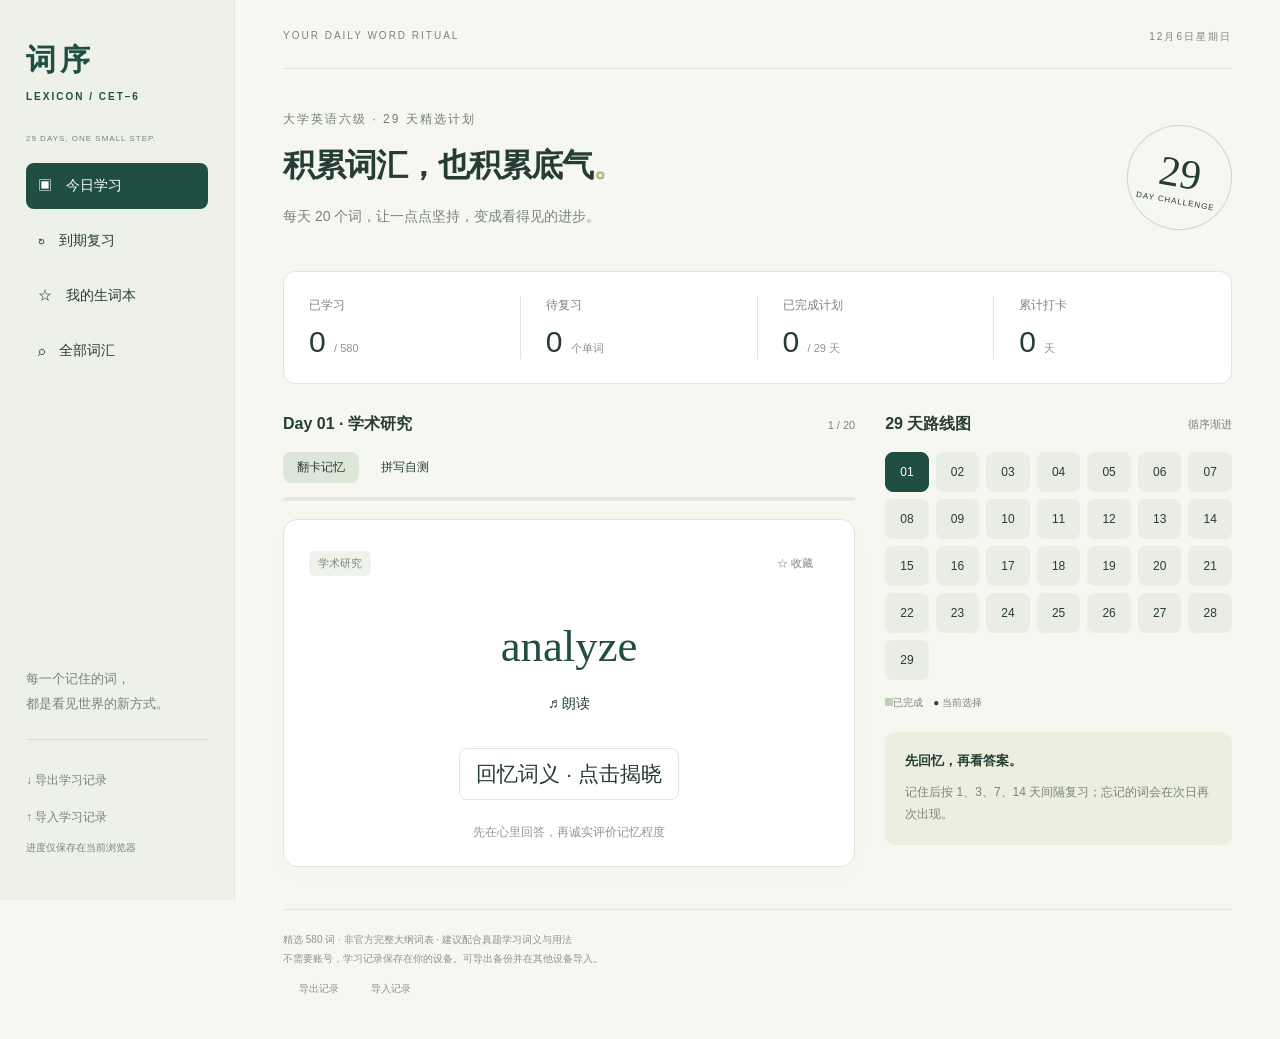
==== cet6/index.html @ 4dbbce17 "Add isolated CET-6 study site with 580 words and 29-day plan" ====
<!doctype html><html lang="zh-CN"><head><meta charset="utf-8"><meta name="viewport" content="width=device-width,initial-scale=1"><meta name="theme-color" content="#214e43"><title>词序 · 29天六级词汇计划</title><link rel="stylesheet" href="style.css"></head><body><aside><a class="brand" href="./">词序<span>LEXICON / CET–6</span></a><div class="edition">29 DAYS, ONE SMALL STEP.</div><nav><button data-tab="learn" class="active">▣　今日学习</button><button data-tab="review">↻　到期复习 <span id="dueBadge"></span></button><button data-tab="book">☆　我的生词本</button><button data-tab="all">⌕　全部词汇</button></nav><div class="side-bottom">每一个记住的词，<br>都是看见世界的新方式。<hr><button id="export">↓ 导出学习记录</button><label class="import">↑ 导入学习记录<input id="import" type="file" accept="application/json" hidden></label><small>进度仅保存在当前浏览器</small></div></aside><main><header><span>YOUR DAILY WORD RITUAL</span><span id="date"></span></header><section class="intro"><div><div class="eyebrow">大学英语六级 · 29 天精选计划</div><h1>积累词汇，也积累底气<span>。</span></h1><p>每天 20 个词，让一点点坚持，变成看得见的进步。</p></div><div class="stamp">29<span>DAY CHALLENGE</span></div></section><div class="stats"><div><small>已学习</small><strong id="learned">0 <em>/ 580</em></strong></div><div><small>待复习</small><strong id="due">0 <em>个单词</em></strong></div><div><small>已完成计划</small><strong id="completed">0 <em>/ 29 天</em></strong></div><div><small>累计打卡</small><strong id="streak">0 <em>天</em></strong></div></div><section class="workspace"><div class="study"><div class="section-title"><h2 id="sectionTitle">今日学习</h2><span id="counter"></span></div><div id="content"></div></div><section class="plan"><div class="section-title"><h2>29 天路线图</h2><span>循序渐进</span></div><div id="days"></div><div class="legend"><i></i>已完成　<span>●</span> 当前选择</div><div class="note"><b>先回忆，再看答案。</b><p>记住后按 1、3、7、14 天间隔复习；忘记的词会在次日再次出现。</p></div></section></section><footer>精选 580 词 · 非官方完整大纲词表 · 建议配合真题学习词义与用法<br>不需要账号，学习记录保存在你的设备。可导出备份并在其他设备导入。</footer></main><div id="toast" role="status" aria-live="polite"></div><script src="data.js"></script><script src="app.js"></script></body></html>
---- cet6/style.css ----
:root{--green:#214e43;--ink:#263d35;--muted:#79847c;--line:#e0e5dd;--cream:#f6f7f1}*{box-sizing:border-box}body{margin:0;background:var(--cream);color:var(--ink);font-family:Inter,"PingFang SC","Microsoft YaHei",sans-serif;font-size:14px}button,input{font:inherit}button,label.import{cursor:pointer}button{border:0;background:none;color:inherit;border-radius:8px;padding:11px 16px}button:hover{background:#e8eee5}button:focus-visible,input:focus-visible,label:focus-within{outline:3px solid #b79348;outline-offset:3px}aside{position:fixed;inset:0 auto 0 0;width:235px;background:#eef1e8;border-right:1px solid var(--line);padding:40px 26px;display:flex;flex-direction:column}.brand{font-size:30px;font-weight:800;text-decoration:none;color:var(--green);letter-spacing:4px}.brand span{display:block;font-size:10px;letter-spacing:2px;margin-top:10px}.edition{font-size:8px;letter-spacing:1px;color:var(--muted);margin:32px 0 20px}nav{display:grid;gap:9px}nav button{text-align:left;padding:14px 12px}nav button.active{background:var(--green);color:white}.side-bottom{margin-top:auto;color:#778377;line-height:1.9;font-size:13px}.side-bottom button,.import{display:block;font-size:12px;padding:7px 0}.side-bottom small{font-size:10px}hr{border:0;border-top:1px solid #d9dfd2;margin:22px 0}main{margin-left:235px;padding:30px 48px;max-width:1600px}header{display:flex;justify-content:space-between;font-size:10px;letter-spacing:2px;color:var(--muted);border-bottom:1px solid var(--line);padding-bottom:24px}.intro{display:flex;justify-content:space-between;align-items:center;padding:42px 0 28px}.eyebrow{font-size:12px;color:#72806b;letter-spacing:2px}h1{font-size:32px;letter-spacing:-1px;margin:16px 0}h1 span{color:#b7bc83}p{color:var(--muted);line-height:1.8}.stamp{border:1px solid #ccd5c3;border-radius:50%;height:105px;width:105px;display:flex;flex-direction:column;align-items:center;justify-content:center;font-family:Georgia,serif;font-size:42px;transform:rotate(10deg);flex-shrink:0}.stamp span{font:8px sans-serif;letter-spacing:1px}.stats{display:grid;grid-template-columns:repeat(4,1fr);background:#fff;border:1px solid var(--line);border-radius:12px;padding:24px 0}.stats>div{padding:0 25px;border-right:1px solid var(--line)}.stats>div:last-child{border:0}small{color:var(--muted)}strong{display:block;font-size:30px;font-weight:500;margin-top:12px}em{font-size:11px;color:#8b968b;font-style:normal}.workspace{display:grid;grid-template-columns:minmax(0,1.65fr) minmax(260px,1fr);gap:30px;margin-top:30px}.section-title{display:flex;justify-content:space-between;align-items:center;margin-bottom:17px}h2{font-size:16px;margin:0}.section-title span{color:var(--muted);font-size:11px}.card{background:#fff;border:1px solid var(--line);border-radius:14px;min-height:310px;padding:25px;position:relative;text-align:center;box-shadow:0 8px 30px #30442b04}.card-top{display:flex;justify-content:space-between;font-size:11px;color:var(--muted);align-items:center}.word{font-family:Georgia,serif;font-size:clamp(30px,3.5vw,50px);margin:38px 0 12px;color:#214e43;overflow-wrap:anywhere}.meaning{font-size:21px;margin:24px 0}.hint{font-size:12px;color:#929a90}.pill{padding:5px 9px;background:#f0f3eb;border-radius:5px}.actions{display:flex;gap:10px;margin-top:16px}.actions button{flex:1;background:#e7ebe1;padding:16px 8px}.primary,.actions button.primary{background:var(--green);color:white}.secondary{border:1px solid var(--line)}.mode{display:flex;gap:8px;margin-bottom:14px}.mode button{font-size:12px;padding:7px 14px}.mode .selected{background:#dde7d8}.spelling{width:100%;padding:15px;border:1px solid #ccd5c8;border-radius:8px;text-align:center;background:#fafbf7}.result{min-height:24px;margin-top:10px;color:var(--green)}#days{display:grid;grid-template-columns:repeat(7,1fr);gap:7px}#days button{padding:12px 0;background:#e9ede3;border:1px solid transparent;font-size:12px}#days button.done{background:#bfd0b8}#days button.current{border-color:var(--green);background:var(--green);color:#fff}.legend{font-size:10px;color:var(--muted);margin:16px 0}.legend i{display:inline-block;width:8px;height:8px;background:#bfd0b8}.legend span{color:var(--green)}.note{background:#ecefdf;border-radius:10px;padding:20px;margin-top:22px}.note b{font-size:13px}.note p{font-size:12px;margin-bottom:0}footer{font-size:10px;line-height:1.9;color:#8b9489;margin-top:42px;padding-top:20px;border-top:1px solid var(--line)}.search{padding:13px;width:100%;border:1px solid var(--line);border-radius:8px;margin-bottom:10px}.word-row{background:white;border-bottom:1px solid var(--line);padding:12px;display:flex;align-items:center;gap:12px}.word-row b{font-family:Georgia,serif;font-size:18px;min-width:42%;overflow-wrap:anywhere}.word-row span{flex:1;font-size:12px}.list{max-height:440px;overflow:auto}.empty{padding:55px 20px;text-align:center;background:white;border-radius:12px;line-height:2}.progress{height:4px;background:#e3e8df;border-radius:8px;margin-bottom:18px}.progress div{height:100%;background:#8da17f}#toast{position:fixed;bottom:25px;left:50%;transform:translateX(-50%);background:var(--green);color:white;border-radius:10px;padding:14px 22px;display:none;z-index:5}@media(max-width:1100px){main{padding:25px}aside{width:190px;padding:30px 18px}main{margin-left:190px}.workspace{grid-template-columns:1fr}.plan{max-width:600px}h1{font-size:27px}.stats>div{padding:0 15px}}@media(max-width:650px){aside{position:static;width:auto;padding:20px;border-right:0}.brand{font-size:24px}.brand span{display:inline;font-size:8px;letter-spacing:1px;margin-left:12px}.edition,.side-bottom{display:none}nav{display:flex;gap:3px;margin-top:20px;overflow:auto}nav button{white-space:nowrap;font-size:11px;padding:10px 8px}main{margin:0;padding:22px 18px}.intro{padding:28px 0 20px}.stamp{display:none}h1{font-size:25px}.stats{grid-template-columns:repeat(2,1fr);gap:24px}.stats>div:nth-child(2){border:0}header{font-size:8px}.workspace{gap:28px}.word{font-size:38px}.card{padding:20px}.mobile-backup{display:block}footer{margin-top:25px}.word-row b{min-width:40%;font-size:16px}}
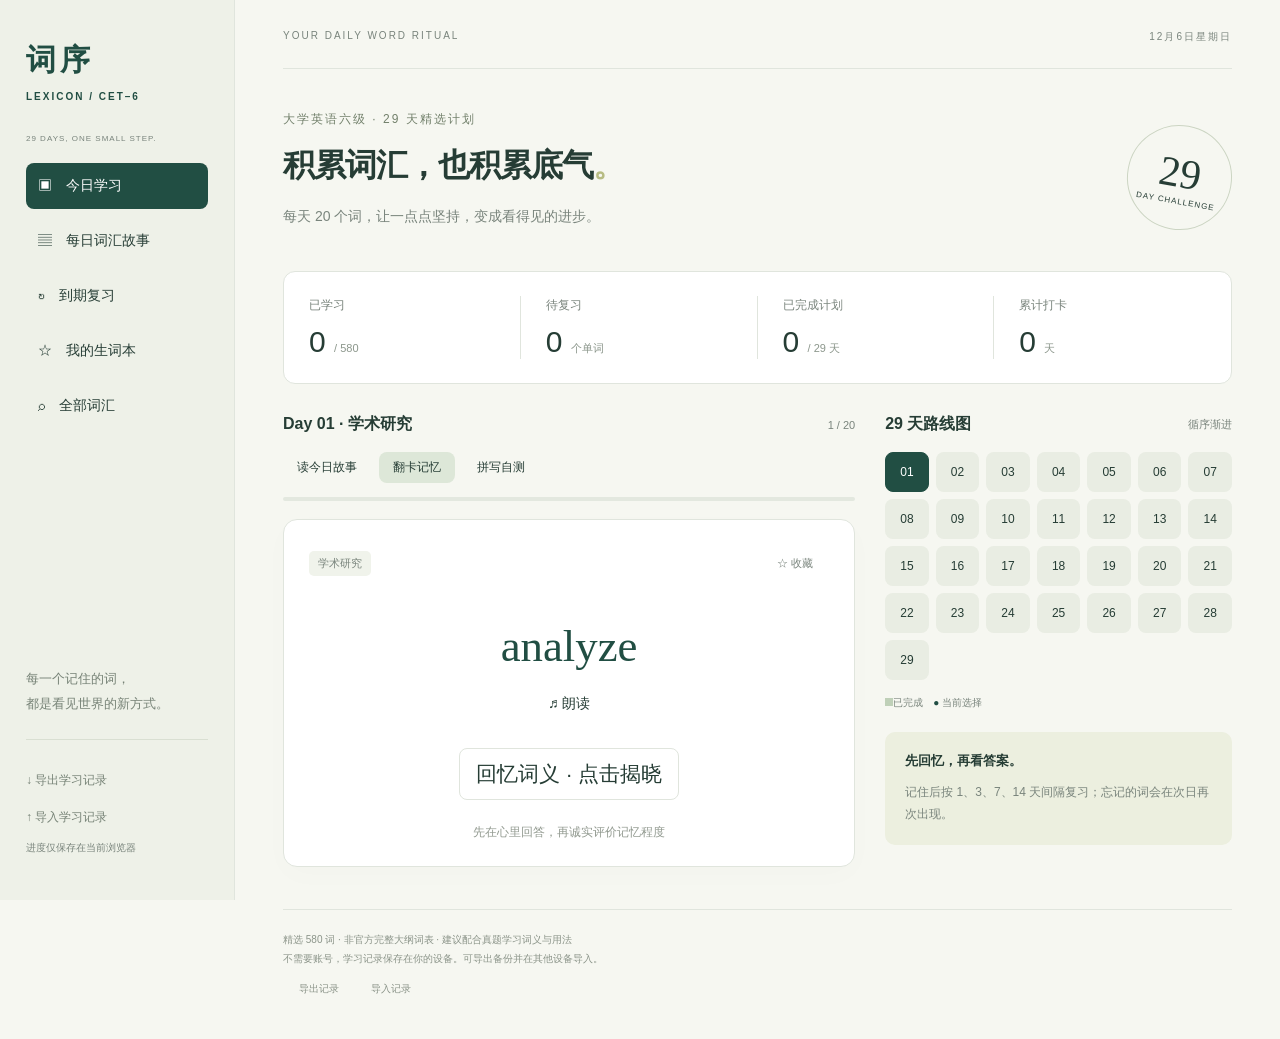
==== commit 69247fb6: "Add 29 bilingual CET-6 stories with vocabulary highlights and narration" ====
--- a/cet6/index.html
+++ b/cet6/index.html
@@ -1 +1 @@
-<!doctype html><html lang="zh-CN"><head><meta charset="utf-8"><meta name="viewport" content="width=device-width,initial-scale=1"><meta name="theme-color" content="#214e43"><title>词序 · 29天六级词汇计划</title><link rel="stylesheet" href="style.css"></head><body><aside><a class="brand" href="./">词序<span>LEXICON / CET–6</span></a><div class="edition">29 DAYS, ONE SMALL STEP.</div><nav><button data-tab="learn" class="active">▣　今日学习</button><button data-tab="review">↻　到期复习 <span id="dueBadge"></span></button><button data-tab="book">☆　我的生词本</button><button data-tab="all">⌕　全部词汇</button></nav><div class="side-bottom">每一个记住的词，<br>都是看见世界的新方式。<hr><button id="export">↓ 导出学习记录</button><label class="import">↑ 导入学习记录<input id="import" type="file" accept="application/json" hidden></label><small>进度仅保存在当前浏览器</small></div></aside><main><header><span>YOUR DAILY WORD RITUAL</span><span id="date"></span></header><section class="intro"><div><div class="eyebrow">大学英语六级 · 29 天精选计划</div><h1>积累词汇，也积累底气<span>。</span></h1><p>每天 20 个词，让一点点坚持，变成看得见的进步。</p></div><div class="stamp">29<span>DAY CHALLENGE</span></div></section><div class="stats"><div><small>已学习</small><strong id="learned">0 <em>/ 580</em></strong></div><div><small>待复习</small><strong id="due">0 <em>个单词</em></strong></div><div><small>已完成计划</small><strong id="completed">0 <em>/ 29 天</em></strong></div><div><small>累计打卡</small><strong id="streak">0 <em>天</em></strong></div></div><section class="workspace"><div class="study"><div class="section-title"><h2 id="sectionTitle">今日学习</h2><span id="counter"></span></div><div id="content"></div></div><section class="plan"><div class="section-title"><h2>29 天路线图</h2><span>循序渐进</span></div><div id="days"></div><div class="legend"><i></i>已完成　<span>●</span> 当前选择</div><div class="note"><b>先回忆，再看答案。</b><p>记住后按 1、3、7、14 天间隔复习；忘记的词会在次日再次出现。</p></div></section></section><footer>精选 580 词 · 非官方完整大纲词表 · 建议配合真题学习词义与用法<br>不需要账号，学习记录保存在你的设备。可导出备份并在其他设备导入。</footer></main><div id="toast" role="status" aria-live="polite"></div><script src="data.js"></script><script src="app.js"></script></body></html>
+<!doctype html><html lang="zh-CN"><head><meta charset="utf-8"><meta name="viewport" content="width=device-width,initial-scale=1"><meta name="theme-color" content="#214e43"><title>词序 · 29天六级词汇计划</title><link rel="stylesheet" href="style.css"></head><body><aside><a class="brand" href="./">词序<span>LEXICON / CET–6</span></a><div class="edition">29 DAYS, ONE SMALL STEP.</div><nav><button data-tab="learn" class="active">▣　今日学习</button><button data-tab="story">▤　每日词汇故事</button><button data-tab="review">↻　到期复习 <span id="dueBadge"></span></button><button data-tab="book">☆　我的生词本</button><button data-tab="all">⌕　全部词汇</button></nav><div class="side-bottom">每一个记住的词，<br>都是看见世界的新方式。<hr><button id="export">↓ 导出学习记录</button><label class="import">↑ 导入学习记录<input id="import" type="file" accept="application/json" hidden></label><small>进度仅保存在当前浏览器</small></div></aside><main><header><span>YOUR DAILY WORD RITUAL</span><span id="date"></span></header><section class="intro"><div><div class="eyebrow">大学英语六级 · 29 天精选计划</div><h1>积累词汇，也积累底气<span>。</span></h1><p>每天 20 个词，让一点点坚持，变成看得见的进步。</p></div><div class="stamp">29<span>DAY CHALLENGE</span></div></section><div class="stats"><div><small>已学习</small><strong id="learned">0 <em>/ 580</em></strong></div><div><small>待复习</small><strong id="due">0 <em>个单词</em></strong></div><div><small>已完成计划</small><strong id="completed">0 <em>/ 29 天</em></strong></div><div><small>累计打卡</small><strong id="streak">0 <em>天</em></strong></div></div><section class="workspace"><div class="study"><div class="section-title"><h2 id="sectionTitle">今日学习</h2><span id="counter"></span></div><div id="content"></div></div><section class="plan"><div class="section-title"><h2>29 天路线图</h2><span>循序渐进</span></div><div id="days"></div><div class="legend"><i></i>已完成　<span>●</span> 当前选择</div><div class="note"><b>先回忆，再看答案。</b><p>记住后按 1、3、7、14 天间隔复习；忘记的词会在次日再次出现。</p></div></section></section><footer>精选 580 词 · 非官方完整大纲词表 · 建议配合真题学习词义与用法<br>不需要账号，学习记录保存在你的设备。可导出备份并在其他设备导入。</footer></main><div id="toast" role="status" aria-live="polite"></div><script src="data.js"></script><script src="stories.js"></script><script src="app.js"></script></body></html>
--- a/cet6/style.css
+++ b/cet6/style.css
@@ -1 +1,3 @@
 :root{--green:#214e43;--ink:#263d35;--muted:#79847c;--line:#e0e5dd;--cream:#f6f7f1}*{box-sizing:border-box}body{margin:0;background:var(--cream);color:var(--ink);font-family:Inter,"PingFang SC","Microsoft YaHei",sans-serif;font-size:14px}button,input{font:inherit}button,label.import{cursor:pointer}button{border:0;background:none;color:inherit;border-radius:8px;padding:11px 16px}button:hover{background:#e8eee5}button:focus-visible,input:focus-visible,label:focus-within{outline:3px solid #b79348;outline-offset:3px}aside{position:fixed;inset:0 auto 0 0;width:235px;background:#eef1e8;border-right:1px solid var(--line);padding:40px 26px;display:flex;flex-direction:column}.brand{font-size:30px;font-weight:800;text-decoration:none;color:var(--green);letter-spacing:4px}.brand span{display:block;font-size:10px;letter-spacing:2px;margin-top:10px}.edition{font-size:8px;letter-spacing:1px;color:var(--muted);margin:32px 0 20px}nav{display:grid;gap:9px}nav button{text-align:left;padding:14px 12px}nav button.active{background:var(--green);color:white}.side-bottom{margin-top:auto;color:#778377;line-height:1.9;font-size:13px}.side-bottom button,.import{display:block;font-size:12px;padding:7px 0}.side-bottom small{font-size:10px}hr{border:0;border-top:1px solid #d9dfd2;margin:22px 0}main{margin-left:235px;padding:30px 48px;max-width:1600px}header{display:flex;justify-content:space-between;font-size:10px;letter-spacing:2px;color:var(--muted);border-bottom:1px solid var(--line);padding-bottom:24px}.intro{display:flex;justify-content:space-between;align-items:center;padding:42px 0 28px}.eyebrow{font-size:12px;color:#72806b;letter-spacing:2px}h1{font-size:32px;letter-spacing:-1px;margin:16px 0}h1 span{color:#b7bc83}p{color:var(--muted);line-height:1.8}.stamp{border:1px solid #ccd5c3;border-radius:50%;height:105px;width:105px;display:flex;flex-direction:column;align-items:center;justify-content:center;font-family:Georgia,serif;font-size:42px;transform:rotate(10deg);flex-shrink:0}.stamp span{font:8px sans-serif;letter-spacing:1px}.stats{display:grid;grid-template-columns:repeat(4,1fr);background:#fff;border:1px solid var(--line);border-radius:12px;padding:24px 0}.stats>div{padding:0 25px;border-right:1px solid var(--line)}.stats>div:last-child{border:0}small{color:var(--muted)}strong{display:block;font-size:30px;font-weight:500;margin-top:12px}em{font-size:11px;color:#8b968b;font-style:normal}.workspace{display:grid;grid-template-columns:minmax(0,1.65fr) minmax(260px,1fr);gap:30px;margin-top:30px}.section-title{display:flex;justify-content:space-between;align-items:center;margin-bottom:17px}h2{font-size:16px;margin:0}.section-title span{color:var(--muted);font-size:11px}.card{background:#fff;border:1px solid var(--line);border-radius:14px;min-height:310px;padding:25px;position:relative;text-align:center;box-shadow:0 8px 30px #30442b04}.card-top{display:flex;justify-content:space-between;font-size:11px;color:var(--muted);align-items:center}.word{font-family:Georgia,serif;font-size:clamp(30px,3.5vw,50px);margin:38px 0 12px;color:#214e43;overflow-wrap:anywhere}.meaning{font-size:21px;margin:24px 0}.hint{font-size:12px;color:#929a90}.pill{padding:5px 9px;background:#f0f3eb;border-radius:5px}.actions{display:flex;gap:10px;margin-top:16px}.actions button{flex:1;background:#e7ebe1;padding:16px 8px}.primary,.actions button.primary{background:var(--green);color:white}.secondary{border:1px solid var(--line)}.mode{display:flex;gap:8px;margin-bottom:14px}.mode button{font-size:12px;padding:7px 14px}.mode .selected{background:#dde7d8}.spelling{width:100%;padding:15px;border:1px solid #ccd5c8;border-radius:8px;text-align:center;background:#fafbf7}.result{min-height:24px;margin-top:10px;color:var(--green)}#days{display:grid;grid-template-columns:repeat(7,1fr);gap:7px}#days button{padding:12px 0;background:#e9ede3;border:1px solid transparent;font-size:12px}#days button.done{background:#bfd0b8}#days button.current{border-color:var(--green);background:var(--green);color:#fff}.legend{font-size:10px;color:var(--muted);margin:16px 0}.legend i{display:inline-block;width:8px;height:8px;background:#bfd0b8}.legend span{color:var(--green)}.note{background:#ecefdf;border-radius:10px;padding:20px;margin-top:22px}.note b{font-size:13px}.note p{font-size:12px;margin-bottom:0}footer{font-size:10px;line-height:1.9;color:#8b9489;margin-top:42px;padding-top:20px;border-top:1px solid var(--line)}.search{padding:13px;width:100%;border:1px solid var(--line);border-radius:8px;margin-bottom:10px}.word-row{background:white;border-bottom:1px solid var(--line);padding:12px;display:flex;align-items:center;gap:12px}.word-row b{font-family:Georgia,serif;font-size:18px;min-width:42%;overflow-wrap:anywhere}.word-row span{flex:1;font-size:12px}.list{max-height:440px;overflow:auto}.empty{padding:55px 20px;text-align:center;background:white;border-radius:12px;line-height:2}.progress{height:4px;background:#e3e8df;border-radius:8px;margin-bottom:18px}.progress div{height:100%;background:#8da17f}#toast{position:fixed;bottom:25px;left:50%;transform:translateX(-50%);background:var(--green);color:white;border-radius:10px;padding:14px 22px;display:none;z-index:5}@media(max-width:1100px){main{padding:25px}aside{width:190px;padding:30px 18px}main{margin-left:190px}.workspace{grid-template-columns:1fr}.plan{max-width:600px}h1{font-size:27px}.stats>div{padding:0 15px}}@media(max-width:650px){aside{position:static;width:auto;padding:20px;border-right:0}.brand{font-size:24px}.brand span{display:inline;font-size:8px;letter-spacing:1px;margin-left:12px}.edition,.side-bottom{display:none}nav{display:flex;gap:3px;margin-top:20px;overflow:auto}nav button{white-space:nowrap;font-size:11px;padding:10px 8px}main{margin:0;padding:22px 18px}.intro{padding:28px 0 20px}.stamp{display:none}h1{font-size:25px}.stats{grid-template-columns:repeat(2,1fr);gap:24px}.stats>div:nth-child(2){border:0}header{font-size:8px}.workspace{gap:28px}.word{font-size:38px}.card{padding:20px}.mobile-backup{display:block}footer{margin-top:25px}.word-row b{min-width:40%;font-size:16px}} 
+
+.story-panel{background:#fff;border:1px solid var(--line);border-radius:14px;padding:28px}.story-panel h3{font-size:22px;line-height:1.5;margin:18px 0 8px}.story-tip{font-size:12px;line-height:1.8}.story-toolbar{display:flex;gap:10px;margin:18px 0 10px;flex-wrap:wrap}.story-text{font-family:Georgia,serif;font-size:20px;line-height:2;color:var(--ink);overflow-wrap:anywhere}.story-word{display:inline;font:700 1em Georgia,serif;line-height:inherit;padding:0 2px;margin:0;border-radius:3px;background:#eef3e6;color:var(--green);text-decoration:underline;text-decoration-color:#a0b88c;text-underline-offset:4px}.story-word:hover{background:#dce8d3}.story-gloss{background:#f0f4e9;border-left:3px solid #94ad7e;padding:14px;font-size:14px;display:flex;justify-content:space-between;align-items:center;gap:8px;flex-wrap:wrap}.story-gloss button{border:1px solid #cad8bd;white-space:nowrap}.story-translation,.story-vocabulary{margin-top:20px;border-top:1px solid var(--line);padding-top:16px}.story-panel summary{cursor:pointer;padding:8px 0;font-weight:600}.story-translation p{font-size:15px;line-height:2;color:#596757}#storyWordList{display:flex;flex-wrap:wrap;gap:6px;padding-top:10px}#storyWordList button{background:#f2f4ee;font-size:12px;text-align:left}.story-toolbar button:disabled{opacity:.6;cursor:default}@media(max-width:650px){.story-panel{padding:18px}.story-text{font-size:19px}.story-panel h3{font-size:20px}}
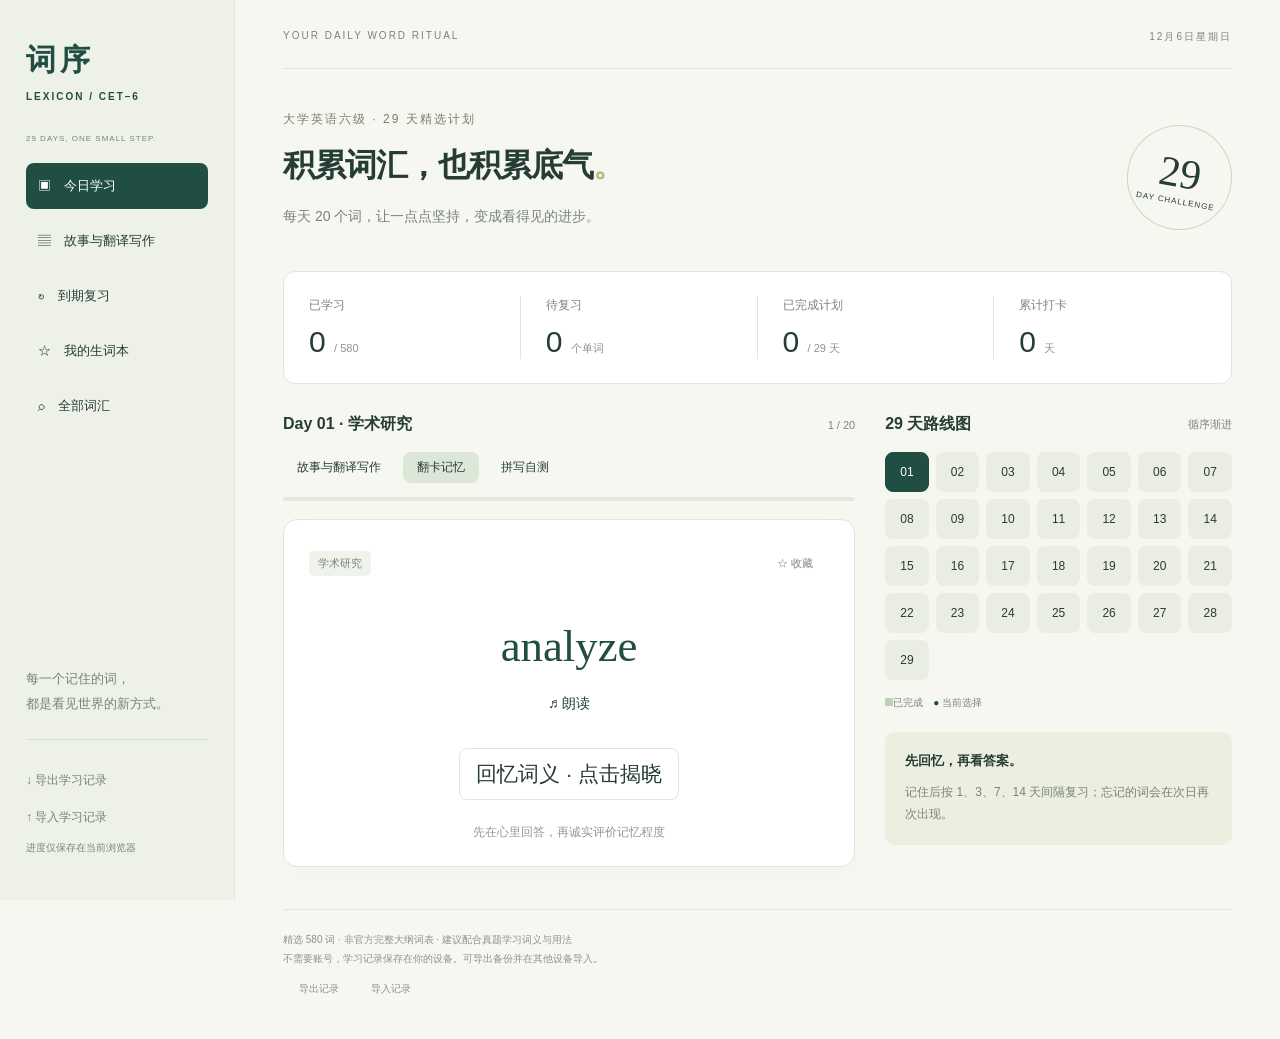
==== commit 5228383e: "Connect daily stories to 29 CET-6 translation and writing exercises" ====
--- a/cet6/index.html
+++ b/cet6/index.html
@@ -1 +1 @@
-<!doctype html><html lang="zh-CN"><head><meta charset="utf-8"><meta name="viewport" content="width=device-width,initial-scale=1"><meta name="theme-color" content="#214e43"><title>词序 · 29天六级词汇计划</title><link rel="stylesheet" href="style.css"></head><body><aside><a class="brand" href="./">词序<span>LEXICON / CET–6</span></a><div class="edition">29 DAYS, ONE SMALL STEP.</div><nav><button data-tab="learn" class="active">▣　今日学习</button><button data-tab="story">▤　每日词汇故事</button><button data-tab="review">↻　到期复习 <span id="dueBadge"></span></button><button data-tab="book">☆　我的生词本</button><button data-tab="all">⌕　全部词汇</button></nav><div class="side-bottom">每一个记住的词，<br>都是看见世界的新方式。<hr><button id="export">↓ 导出学习记录</button><label class="import">↑ 导入学习记录<input id="import" type="file" accept="application/json" hidden></label><small>进度仅保存在当前浏览器</small></div></aside><main><header><span>YOUR DAILY WORD RITUAL</span><span id="date"></span></header><section class="intro"><div><div class="eyebrow">大学英语六级 · 29 天精选计划</div><h1>积累词汇，也积累底气<span>。</span></h1><p>每天 20 个词，让一点点坚持，变成看得见的进步。</p></div><div class="stamp">29<span>DAY CHALLENGE</span></div></section><div class="stats"><div><small>已学习</small><strong id="learned">0 <em>/ 580</em></strong></div><div><small>待复习</small><strong id="due">0 <em>个单词</em></strong></div><div><small>已完成计划</small><strong id="completed">0 <em>/ 29 天</em></strong></div><div><small>累计打卡</small><strong id="streak">0 <em>天</em></strong></div></div><section class="workspace"><div class="study"><div class="section-title"><h2 id="sectionTitle">今日学习</h2><span id="counter"></span></div><div id="content"></div></div><section class="plan"><div class="section-title"><h2>29 天路线图</h2><span>循序渐进</span></div><div id="days"></div><div class="legend"><i></i>已完成　<span>●</span> 当前选择</div><div class="note"><b>先回忆，再看答案。</b><p>记住后按 1、3、7、14 天间隔复习；忘记的词会在次日再次出现。</p></div></section></section><footer>精选 580 词 · 非官方完整大纲词表 · 建议配合真题学习词义与用法<br>不需要账号，学习记录保存在你的设备。可导出备份并在其他设备导入。</footer></main><div id="toast" role="status" aria-live="polite"></div><script src="data.js"></script><script src="stories.js"></script><script src="app.js"></script></body></html>
+<!doctype html><html lang="zh-CN"><head><meta charset="utf-8"><meta name="viewport" content="width=device-width,initial-scale=1"><meta name="theme-color" content="#214e43"><title>词序 · 29天六级词汇计划</title><link rel="stylesheet" href="style.css"></head><body><aside><a class="brand" href="./">词序<span>LEXICON / CET–6</span></a><div class="edition">29 DAYS, ONE SMALL STEP.</div><nav><button data-tab="learn" class="active">▣　今日学习</button><button data-tab="story">▤　故事与翻译写作</button><button data-tab="review">↻　到期复习 <span id="dueBadge"></span></button><button data-tab="book">☆　我的生词本</button><button data-tab="all">⌕　全部词汇</button></nav><div class="side-bottom">每一个记住的词，<br>都是看见世界的新方式。<hr><button id="export">↓ 导出学习记录</button><label class="import">↑ 导入学习记录<input id="import" type="file" accept="application/json" hidden></label><small>进度仅保存在当前浏览器</small></div></aside><main><header><span>YOUR DAILY WORD RITUAL</span><span id="date"></span></header><section class="intro"><div><div class="eyebrow">大学英语六级 · 29 天精选计划</div><h1>积累词汇，也积累底气<span>。</span></h1><p>每天 20 个词，让一点点坚持，变成看得见的进步。</p></div><div class="stamp">29<span>DAY CHALLENGE</span></div></section><div class="stats"><div><small>已学习</small><strong id="learned">0 <em>/ 580</em></strong></div><div><small>待复习</small><strong id="due">0 <em>个单词</em></strong></div><div><small>已完成计划</small><strong id="completed">0 <em>/ 29 天</em></strong></div><div><small>累计打卡</small><strong id="streak">0 <em>天</em></strong></div></div><section class="workspace"><div class="study"><div class="section-title"><h2 id="sectionTitle">今日学习</h2><span id="counter"></span></div><div id="content"></div></div><section class="plan"><div class="section-title"><h2>29 天路线图</h2><span>循序渐进</span></div><div id="days"></div><div class="legend"><i></i>已完成　<span>●</span> 当前选择</div><div class="note"><b>先回忆，再看答案。</b><p>记住后按 1、3、7、14 天间隔复习；忘记的词会在次日再次出现。</p></div></section></section><footer>精选 580 词 · 非官方完整大纲词表 · 建议配合真题学习词义与用法<br>不需要账号，学习记录保存在你的设备。可导出备份并在其他设备导入。</footer></main><div id="toast" role="status" aria-live="polite"></div><script src="data.js"></script><script src="stories.js"></script><script src="exam.js"></script><script src="app.js"></script></body></html>
--- a/cet6/style.css
+++ b/cet6/style.css
@@ -1,3 +1,5 @@
 :root{--green:#214e43;--ink:#263d35;--muted:#79847c;--line:#e0e5dd;--cream:#f6f7f1}*{box-sizing:border-box}body{margin:0;background:var(--cream);color:var(--ink);font-family:Inter,"PingFang SC","Microsoft YaHei",sans-serif;font-size:14px}button,input{font:inherit}button,label.import{cursor:pointer}button{border:0;background:none;color:inherit;border-radius:8px;padding:11px 16px}button:hover{background:#e8eee5}button:focus-visible,input:focus-visible,label:focus-within{outline:3px solid #b79348;outline-offset:3px}aside{position:fixed;inset:0 auto 0 0;width:235px;background:#eef1e8;border-right:1px solid var(--line);padding:40px 26px;display:flex;flex-direction:column}.brand{font-size:30px;font-weight:800;text-decoration:none;color:var(--green);letter-spacing:4px}.brand span{display:block;font-size:10px;letter-spacing:2px;margin-top:10px}.edition{font-size:8px;letter-spacing:1px;color:var(--muted);margin:32px 0 20px}nav{display:grid;gap:9px}nav button{text-align:left;padding:14px 12px}nav button.active{background:var(--green);color:white}.side-bottom{margin-top:auto;color:#778377;line-height:1.9;font-size:13px}.side-bottom button,.import{display:block;font-size:12px;padding:7px 0}.side-bottom small{font-size:10px}hr{border:0;border-top:1px solid #d9dfd2;margin:22px 0}main{margin-left:235px;padding:30px 48px;max-width:1600px}header{display:flex;justify-content:space-between;font-size:10px;letter-spacing:2px;color:var(--muted);border-bottom:1px solid var(--line);padding-bottom:24px}.intro{display:flex;justify-content:space-between;align-items:center;padding:42px 0 28px}.eyebrow{font-size:12px;color:#72806b;letter-spacing:2px}h1{font-size:32px;letter-spacing:-1px;margin:16px 0}h1 span{color:#b7bc83}p{color:var(--muted);line-height:1.8}.stamp{border:1px solid #ccd5c3;border-radius:50%;height:105px;width:105px;display:flex;flex-direction:column;align-items:center;justify-content:center;font-family:Georgia,serif;font-size:42px;transform:rotate(10deg);flex-shrink:0}.stamp span{font:8px sans-serif;letter-spacing:1px}.stats{display:grid;grid-template-columns:repeat(4,1fr);background:#fff;border:1px solid var(--line);border-radius:12px;padding:24px 0}.stats>div{padding:0 25px;border-right:1px solid var(--line)}.stats>div:last-child{border:0}small{color:var(--muted)}strong{display:block;font-size:30px;font-weight:500;margin-top:12px}em{font-size:11px;color:#8b968b;font-style:normal}.workspace{display:grid;grid-template-columns:minmax(0,1.65fr) minmax(260px,1fr);gap:30px;margin-top:30px}.section-title{display:flex;justify-content:space-between;align-items:center;margin-bottom:17px}h2{font-size:16px;margin:0}.section-title span{color:var(--muted);font-size:11px}.card{background:#fff;border:1px solid var(--line);border-radius:14px;min-height:310px;padding:25px;position:relative;text-align:center;box-shadow:0 8px 30px #30442b04}.card-top{display:flex;justify-content:space-between;font-size:11px;color:var(--muted);align-items:center}.word{font-family:Georgia,serif;font-size:clamp(30px,3.5vw,50px);margin:38px 0 12px;color:#214e43;overflow-wrap:anywhere}.meaning{font-size:21px;margin:24px 0}.hint{font-size:12px;color:#929a90}.pill{padding:5px 9px;background:#f0f3eb;border-radius:5px}.actions{display:flex;gap:10px;margin-top:16px}.actions button{flex:1;background:#e7ebe1;padding:16px 8px}.primary,.actions button.primary{background:var(--green);color:white}.secondary{border:1px solid var(--line)}.mode{display:flex;gap:8px;margin-bottom:14px}.mode button{font-size:12px;padding:7px 14px}.mode .selected{background:#dde7d8}.spelling{width:100%;padding:15px;border:1px solid #ccd5c8;border-radius:8px;text-align:center;background:#fafbf7}.result{min-height:24px;margin-top:10px;color:var(--green)}#days{display:grid;grid-template-columns:repeat(7,1fr);gap:7px}#days button{padding:12px 0;background:#e9ede3;border:1px solid transparent;font-size:12px}#days button.done{background:#bfd0b8}#days button.current{border-color:var(--green);background:var(--green);color:#fff}.legend{font-size:10px;color:var(--muted);margin:16px 0}.legend i{display:inline-block;width:8px;height:8px;background:#bfd0b8}.legend span{color:var(--green)}.note{background:#ecefdf;border-radius:10px;padding:20px;margin-top:22px}.note b{font-size:13px}.note p{font-size:12px;margin-bottom:0}footer{font-size:10px;line-height:1.9;color:#8b9489;margin-top:42px;padding-top:20px;border-top:1px solid var(--line)}.search{padding:13px;width:100%;border:1px solid var(--line);border-radius:8px;margin-bottom:10px}.word-row{background:white;border-bottom:1px solid var(--line);padding:12px;display:flex;align-items:center;gap:12px}.word-row b{font-family:Georgia,serif;font-size:18px;min-width:42%;overflow-wrap:anywhere}.word-row span{flex:1;font-size:12px}.list{max-height:440px;overflow:auto}.empty{padding:55px 20px;text-align:center;background:white;border-radius:12px;line-height:2}.progress{height:4px;background:#e3e8df;border-radius:8px;margin-bottom:18px}.progress div{height:100%;background:#8da17f}#toast{position:fixed;bottom:25px;left:50%;transform:translateX(-50%);background:var(--green);color:white;border-radius:10px;padding:14px 22px;display:none;z-index:5}@media(max-width:1100px){main{padding:25px}aside{width:190px;padding:30px 18px}main{margin-left:190px}.workspace{grid-template-columns:1fr}.plan{max-width:600px}h1{font-size:27px}.stats>div{padding:0 15px}}@media(max-width:650px){aside{position:static;width:auto;padding:20px;border-right:0}.brand{font-size:24px}.brand span{display:inline;font-size:8px;letter-spacing:1px;margin-left:12px}.edition,.side-bottom{display:none}nav{display:flex;gap:3px;margin-top:20px;overflow:auto}nav button{white-space:nowrap;font-size:11px;padding:10px 8px}main{margin:0;padding:22px 18px}.intro{padding:28px 0 20px}.stamp{display:none}h1{font-size:25px}.stats{grid-template-columns:repeat(2,1fr);gap:24px}.stats>div:nth-child(2){border:0}header{font-size:8px}.workspace{gap:28px}.word{font-size:38px}.card{padding:20px}.mobile-backup{display:block}footer{margin-top:25px}.word-row b{min-width:40%;font-size:16px}} 
 
 .story-panel{background:#fff;border:1px solid var(--line);border-radius:14px;padding:28px}.story-panel h3{font-size:22px;line-height:1.5;margin:18px 0 8px}.story-tip{font-size:12px;line-height:1.8}.story-toolbar{display:flex;gap:10px;margin:18px 0 10px;flex-wrap:wrap}.story-text{font-family:Georgia,serif;font-size:20px;line-height:2;color:var(--ink);overflow-wrap:anywhere}.story-word{display:inline;font:700 1em Georgia,serif;line-height:inherit;padding:0 2px;margin:0;border-radius:3px;background:#eef3e6;color:var(--green);text-decoration:underline;text-decoration-color:#a0b88c;text-underline-offset:4px}.story-word:hover{background:#dce8d3}.story-gloss{background:#f0f4e9;border-left:3px solid #94ad7e;padding:14px;font-size:14px;display:flex;justify-content:space-between;align-items:center;gap:8px;flex-wrap:wrap}.story-gloss button{border:1px solid #cad8bd;white-space:nowrap}.story-translation,.story-vocabulary{margin-top:20px;border-top:1px solid var(--line);padding-top:16px}.story-panel summary{cursor:pointer;padding:8px 0;font-weight:600}.story-translation p{font-size:15px;line-height:2;color:#596757}#storyWordList{display:flex;flex-wrap:wrap;gap:6px;padding-top:10px}#storyWordList button{background:#f2f4ee;font-size:12px;text-align:left}.story-toolbar button:disabled{opacity:.6;cursor:default}@media(max-width:650px){.story-panel{padding:18px}.story-text{font-size:19px}.story-panel h3{font-size:20px}}
+
+.exam-theme{margin-top:18px;border-radius:6px;background:#eff2e4;color:#53673d;padding:12px;font-weight:600}.exam-practice{margin-top:28px;border-top:2px solid #b8c9a9;padding-top:10px}.exam-practice h4{margin:25px 0 12px}.exam-practice p{color:#495c4e;line-height:1.9}.exam-practice label{display:block;font-size:12px;margin:12px 0 8px}.exam-practice textarea{box-sizing:border-box;width:100%;max-width:100%;resize:vertical;min-height:130px;border:1px solid #cad6c0;border-radius:8px;padding:14px;font:15px/1.7 Georgia,serif;color:var(--ink);background:#fcfdf9}.exam-practice textarea:focus-visible{outline:3px solid #b79348}.exam-practice details{margin:18px 0;border-top:1px solid var(--line);padding-top:8px}.exam-note{padding:14px;background:#f3f4e9;font-size:13px}.exam-practice a{color:var(--green)}#examTerms{display:flex;gap:6px;flex-wrap:wrap}#examTerms button{font-size:12px;background:#eef2e6}nav button{font-size:13px}@media(max-width:650px){nav button{font-size:11px}.exam-practice textarea{font-size:16px}}
